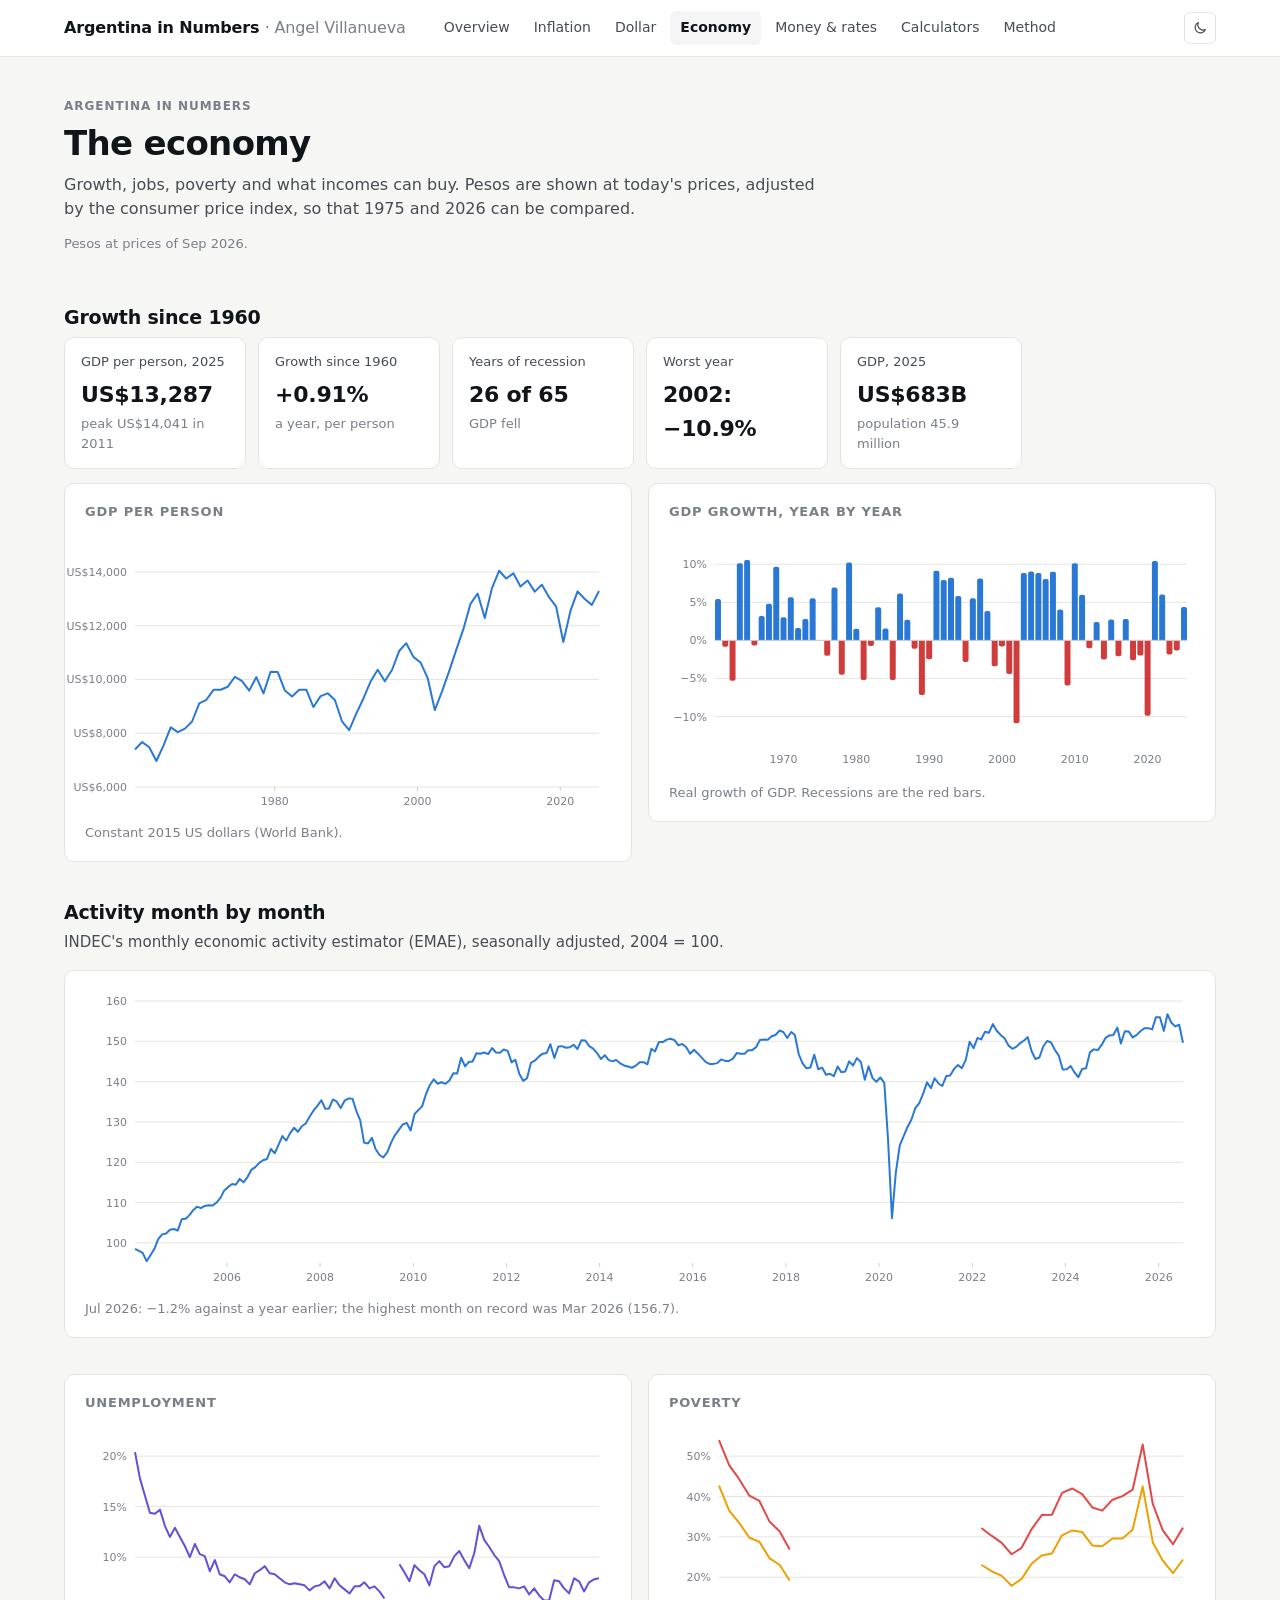
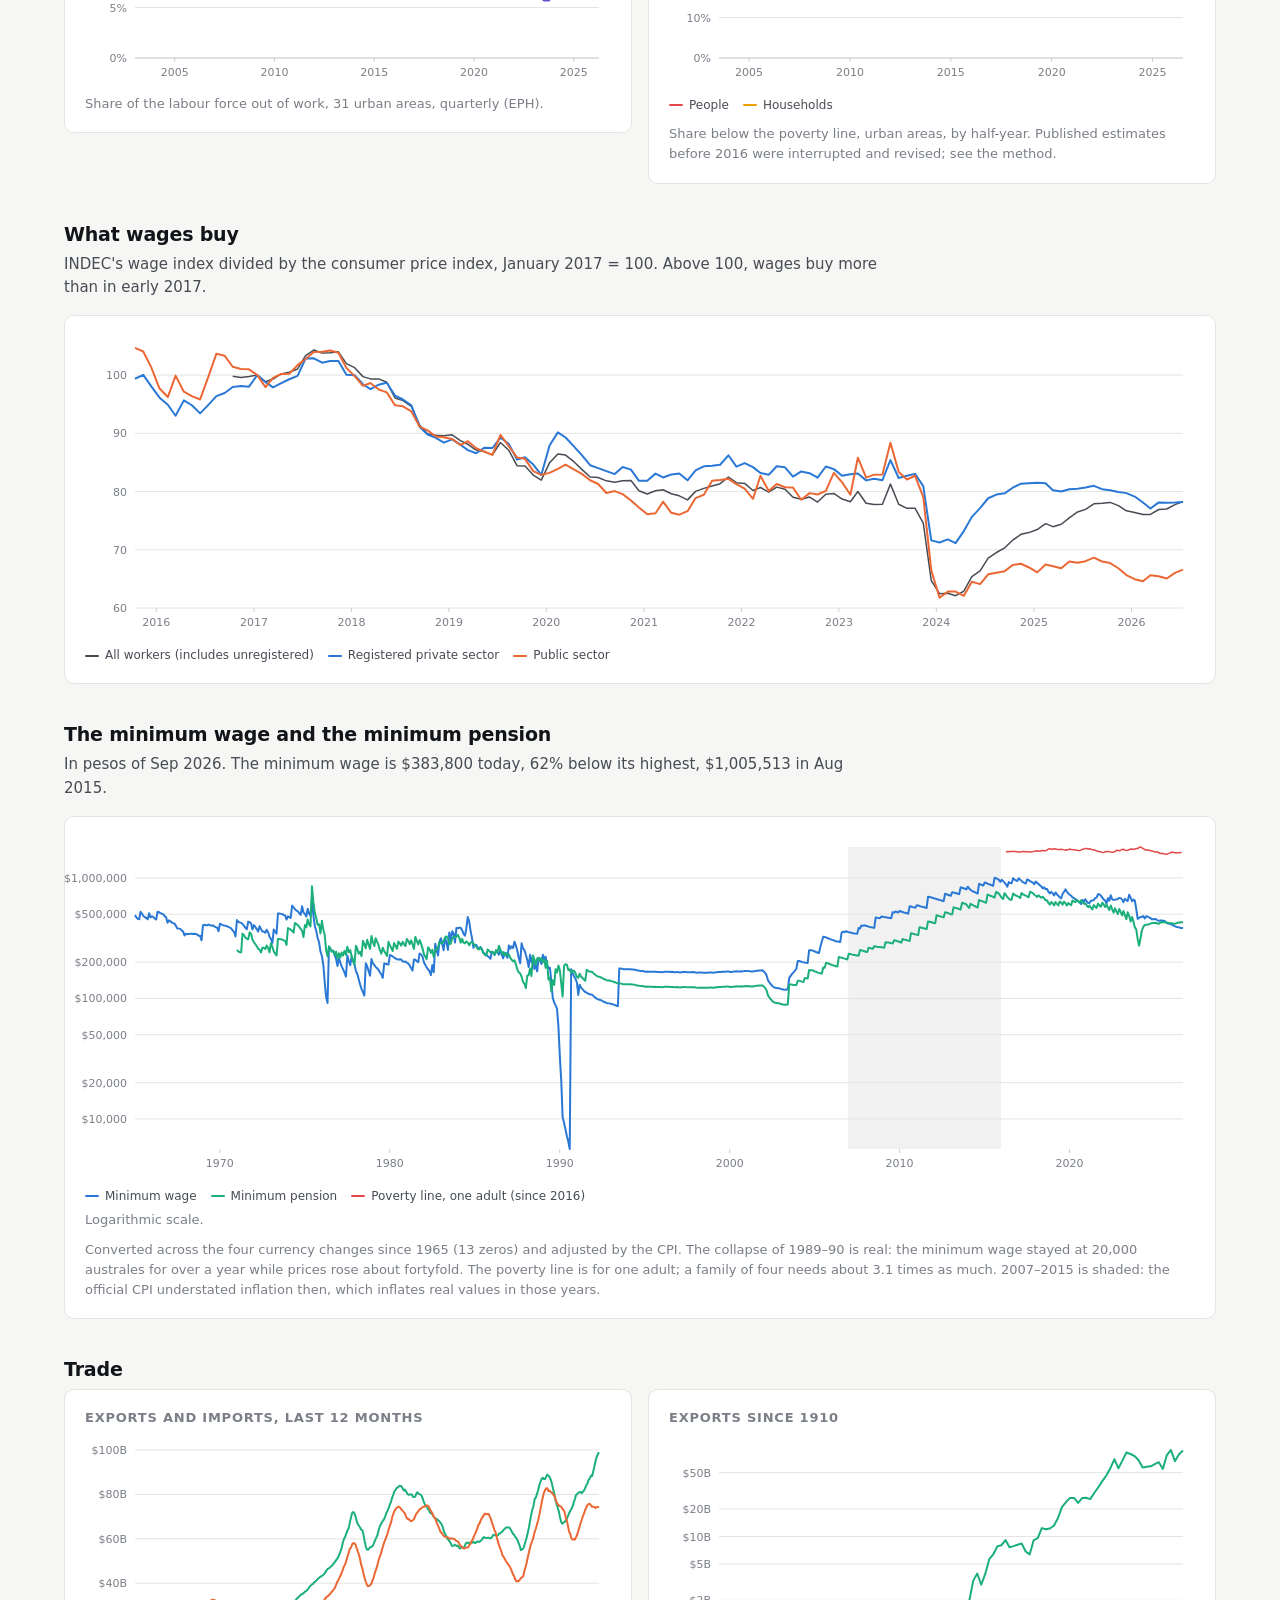
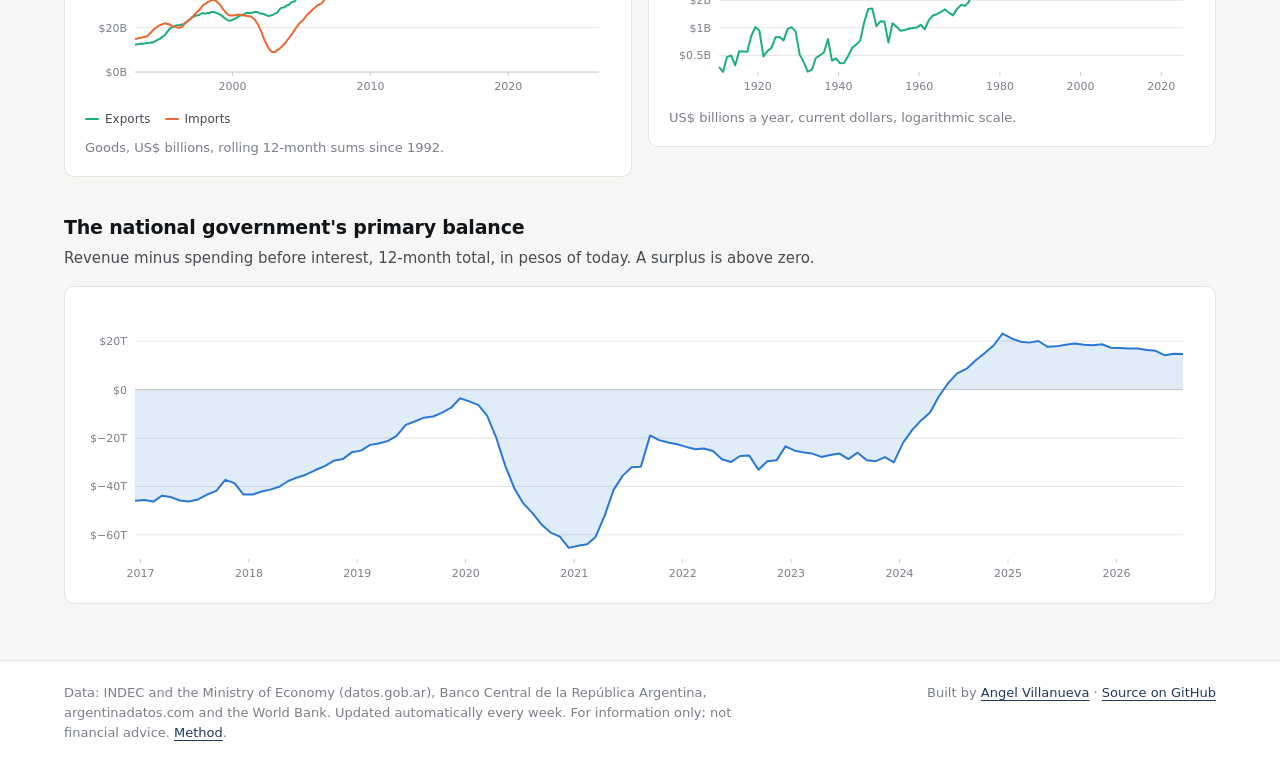
==== economy/index.html @ f4e5d983 "Add the economy page: GDP, activity, jobs, poverty, real wages, minimum wage since 1965, trade and t" ====
<!doctype html>
<html lang="en" data-root="..">
<head>
  <meta charset="utf-8">
  <meta name="viewport" content="width=device-width, initial-scale=1">
  <title>Economy · Argentina in Numbers</title>
  <meta name="description" content="Argentina's economy over time: GDP per capita and growth since 1960, monthly activity, unemployment, poverty, real wages, the minimum wage since 1965, pensions, trade since 1910 and the fiscal balance.">
  <link rel="icon" href="data:image/svg+xml,%3Csvg xmlns='http://www.w3.org/2000/svg' viewBox='0 0 64 64'%3E%3Crect width='64' height='64' rx='12' fill='%2374acdf'/%3E%3Crect y='21' width='64' height='22' fill='white'/%3E%3Ccircle cx='32' cy='32' r='6' fill='%23f6b40e'/%3E%3C/svg%3E">
  <link rel="stylesheet" href="../assets/theme.css">
</head>
<body>
  <main>
    <div class="wrap">
      <header class="page-head">
        <p class="eyebrow">Argentina in Numbers</p>
        <h1>The economy</h1>
        <p class="lede">Growth, jobs, poverty and what incomes can buy. Pesos are shown at today's prices, adjusted by the consumer price index, so that 1975 and 2026 can be compared.</p>
        <p class="updated" id="updated"></p>
      </header>

      <section class="block">
        <h2>Growth since 1960</h2>
        <div class="tiles" id="gdp-tiles"></div>
        <div class="grid-2" style="margin-top:14px">
          <div class="card"><h3>GDP per person</h3><div class="chart" id="gdppc"></div><p class="note">Constant 2015 US dollars (World Bank).</p></div>
          <div class="card"><h3>GDP growth, year by year</h3><div class="chart" id="growth"></div><p class="note">Real growth of GDP. Recessions are the red bars.</p></div>
        </div>
      </section>

      <section class="block">
        <h2>Activity month by month</h2>
        <p class="sub">INDEC's monthly economic activity estimator (EMAE), seasonally adjusted, 2004 = 100.</p>
        <div class="card"><div class="chart" id="emae"></div><p class="note" id="emae-note"></p></div>
      </section>

      <section class="block">
        <div class="grid-2">
          <div class="card"><h3>Unemployment</h3><div class="chart" id="unemp"></div><p class="note">Share of the labour force out of work, 31 urban areas, quarterly (EPH).</p></div>
          <div class="card"><h3>Poverty</h3><div class="chart" id="poverty"></div><div id="poverty-legend"></div><p class="note">Share below the poverty line, urban areas, by half-year. Published estimates before 2016 were interrupted and revised; see the method.</p></div>
        </div>
      </section>

      <section class="block">
        <h2>What wages buy</h2>
        <p class="sub">INDEC's wage index divided by the consumer price index, January 2017 = 100. Above 100, wages buy more than in early 2017.</p>
        <div class="card"><div class="chart" id="wages"></div><div id="wages-legend"></div></div>
      </section>

      <section class="block">
        <h2>The minimum wage and the minimum pension</h2>
        <p class="sub" id="min-sub"></p>
        <div class="card"><div class="chart" id="minwage"></div><div id="min-legend"></div>
          <p class="note">Converted across the four currency changes since 1965 (13 zeros) and adjusted by the CPI. The collapse of 1989–90 is real: the minimum wage stayed at 20,000 australes for over a year while prices rose about fortyfold. The poverty line is for one adult; a family of four needs about 3.1 times as much. 2007–2015 is shaded: the official CPI understated inflation then, which inflates real values in those years.</p></div>
      </section>

      <section class="block">
        <h2>Trade</h2>
        <div class="grid-2">
          <div class="card"><h3>Exports and imports, last 12 months</h3><div class="chart" id="trade"></div><div id="trade-legend"></div><p class="note">Goods, US$ billions, rolling 12-month sums since 1992.</p></div>
          <div class="card"><h3>Exports since 1910</h3><div class="chart" id="exports"></div><p class="note">US$ billions a year, current dollars, logarithmic scale.</p></div>
        </div>
      </section>

      <section class="block">
        <h2>The national government's primary balance</h2>
        <p class="sub">Revenue minus spending before interest, 12-month total, in pesos of today. A surplus is above zero.</p>
        <div class="card"><div class="chart" id="primary"></div></div>
      </section>
    </div>
  </main>

  <script src="../assets/vendor/d3.v7.9.0.min.js"></script>
  <script src="../assets/core.js"></script>
  <script src="../assets/ar.js"></script>
  <script src="../assets/pages/economy.js"></script>
</body>
</html>
---- assets/theme.css ----
/* World Atlas — shared styles (same system as Market History) */

:root {
  color-scheme: light;
  --bg: #f6f6f4;
  --surface: #ffffff;
  --ink: #111418;
  --ink-2: #474c54;
  --muted: #7a7f87;
  --line: #e4e4e0;
  --line-2: #cfcfc9;
  --accent: #1f3a5f;
  --accent-ink: #ffffff;
  --hover: rgba(17, 20, 24, 0.04);

  /* Returns: blue for gains, red for losses, three steps per side */
  --pos-1: #dbe8f8; --pos-2: #9ec5f4; --pos-3: #2a78d6;
  --neg-1: #f9dedb; --neg-2: #f0a59d; --neg-3: #d03b3b;
  --pos-ink: #1c5cab; --neg-ink: #b42f2f;
  --on-strong: #ffffff;
  --recession: rgba(17, 20, 24, 0.06);

  /* Categorical series, fixed order */
  --s1: #2a78d6; --s2: #eb6834; --s3: #1baf7a; --s4: #eda100;
  --s5: #e87ba4; --s6: #008300; --s7: #6250d6; --s8: #e34948;

  --sans: system-ui, -apple-system, "Segoe UI", Roboto, "Helvetica Neue", Arial, sans-serif;
}

@media (prefers-color-scheme: dark) {
  :root:not([data-theme="light"]) {
    color-scheme: dark;
    --bg: #0f1012;
    --surface: #17181b;
    --ink: #eeeeea;
    --ink-2: #c1c1ba;
    --muted: #8d8d87;
    --line: #2a2b2f;
    --line-2: #3a3b40;
    --accent: #8db4e8;
    --accent-ink: #0d1726;
    --hover: rgba(255, 255, 255, 0.05);
    --pos-1: #1d2d42; --pos-2: #255592; --pos-3: #3987e5;
    --neg-1: #3a2021; --neg-2: #8a3533; --neg-3: #e66767;
    --pos-ink: #7fb0ec; --neg-ink: #ee8a88;
    --on-strong: #0f1012;
    --recession: rgba(255, 255, 255, 0.06);
    --s1: #3987e5; --s2: #d95926; --s3: #199e70; --s4: #c98500;
    --s5: #d55181; --s6: #008300; --s7: #9085e9; --s8: #e66767;
  }
}
:root[data-theme="dark"] {
  color-scheme: dark;
  --bg: #0f1012;
  --surface: #17181b;
  --ink: #eeeeea;
  --ink-2: #c1c1ba;
  --muted: #8d8d87;
  --line: #2a2b2f;
  --line-2: #3a3b40;
  --accent: #8db4e8;
  --accent-ink: #0d1726;
  --hover: rgba(255, 255, 255, 0.05);
  --pos-1: #1d2d42; --pos-2: #255592; --pos-3: #3987e5;
  --neg-1: #3a2021; --neg-2: #8a3533; --neg-3: #e66767;
  --pos-ink: #7fb0ec; --neg-ink: #ee8a88;
  --on-strong: #0f1012;
  --recession: rgba(255, 255, 255, 0.06);
  --s1: #3987e5; --s2: #d95926; --s3: #199e70; --s4: #c98500;
  --s5: #d55181; --s6: #008300; --s7: #9085e9; --s8: #e66767;
}

* { box-sizing: border-box; }
html { -webkit-text-size-adjust: 100%; }
body {
  margin: 0;
  background: var(--bg);
  color: var(--ink);
  font: 15px/1.55 var(--sans);
  -webkit-font-smoothing: antialiased;
}
a { color: var(--accent); text-underline-offset: 3px; }
:focus-visible { outline: 2px solid var(--accent); outline-offset: 2px; border-radius: 3px; }
.wrap { max-width: 1200px; margin: 0 auto; padding: 0 24px; }
.num, table { font-variant-numeric: tabular-nums; }
.pos { color: var(--pos-ink); }
.neg { color: var(--neg-ink); }
.muted { color: var(--muted); }

/* ---------- header ---------- */
.topbar { background: var(--surface); border-bottom: 1px solid var(--line); }
.topbar-inner { display: flex; align-items: center; gap: 28px; height: 56px; }
.brand { color: var(--ink); text-decoration: none; font-weight: 650; letter-spacing: -0.01em; font-size: 16px; white-space: nowrap; }
.brand span { color: var(--muted); font-weight: 400; }
.nav { display: flex; gap: 4px; margin: 0 auto 0 0; padding: 0; list-style: none; overflow-x: auto; scrollbar-width: none; min-width: 0; }
.nav a {
  display: block; padding: 6px 10px; border-radius: 6px;
  color: var(--ink-2); text-decoration: none; font-size: 14px; white-space: nowrap;
}
.nav a:hover { background: var(--hover); color: var(--ink); }
.nav a[aria-current="page"] { color: var(--ink); font-weight: 600; background: var(--hover); }
.theme-toggle {
  flex-shrink: 0; width: 32px; height: 32px; border-radius: 6px; cursor: pointer;
  border: 1px solid var(--line); background: transparent; color: var(--ink-2);
  display: grid; place-items: center;
}
.theme-toggle svg { width: 16px; height: 16px; }

/* ---------- page head ---------- */
.page-head { padding: 40px 0 8px; }
.eyebrow { font-size: 12px; font-weight: 600; letter-spacing: 0.08em; text-transform: uppercase; color: var(--muted); margin: 0 0 8px; }
h1 { font-size: clamp(26px, 3.4vw, 34px); line-height: 1.15; font-weight: 650; letter-spacing: -0.02em; margin: 0 0 10px; }
.lede { max-width: 760px; color: var(--ink-2); font-size: 16px; margin: 0; }
.updated { color: var(--muted); font-size: 13px; margin-top: 12px; }

section.block { padding: 28px 0 8px; }
h2 { font-size: 19px; font-weight: 650; letter-spacing: -0.01em; margin: 0 0 4px; }
.sub { color: var(--ink-2); margin: 0 0 16px; max-width: 820px; }
h3 { font-size: 13px; font-weight: 600; letter-spacing: 0.06em; text-transform: uppercase; color: var(--muted); margin: 0 0 10px; }

.card {
  background: var(--surface); border: 1px solid var(--line); border-radius: 10px;
  padding: 18px 20px;
}
.card + .card { margin-top: 16px; }
.grid-2 { display: grid; grid-template-columns: 1fr 1fr; gap: 16px; }
.grid-3 { display: grid; grid-template-columns: repeat(3, 1fr); gap: 16px; }
.note { color: var(--muted); font-size: 13px; margin: 10px 0 0; }

/* ---------- controls ---------- */
.controls { display: flex; flex-wrap: wrap; align-items: center; gap: 10px 18px; margin: 0 0 14px; }
.control { display: flex; align-items: center; gap: 8px; font-size: 13px; color: var(--ink-2); }
.seg { display: inline-flex; border: 1px solid var(--line-2); border-radius: 7px; overflow: hidden; flex-wrap: wrap; }
.seg button {
  font: 500 13px var(--sans); padding: 5px 11px; border: 0; cursor: pointer;
  background: var(--surface); color: var(--ink-2); border-right: 1px solid var(--line);
}
.seg button:last-child { border-right: 0; }
.seg button:hover { background: var(--hover); }
.seg button[aria-pressed="true"] { background: var(--ink); color: var(--surface); }
select {
  font: 500 13px var(--sans); color: var(--ink); background: var(--surface);
  border: 1px solid var(--line-2); border-radius: 7px; padding: 5px 28px 5px 10px;
  appearance: none; cursor: pointer;
  background-image: linear-gradient(45deg, transparent 50%, var(--muted) 50%), linear-gradient(135deg, var(--muted) 50%, transparent 50%);
  background-position: calc(100% - 14px) 50%, calc(100% - 10px) 50%;
  background-size: 4px 4px; background-repeat: no-repeat;
}
.chips { display: flex; flex-wrap: wrap; gap: 6px; }
.chip {
  display: inline-flex; align-items: center; gap: 7px; cursor: pointer;
  font: 500 13px var(--sans); padding: 4px 10px; border-radius: 99px;
  border: 1px solid var(--line-2); background: var(--surface); color: var(--muted);
}
.chip i { width: 12px; height: 2px; border-radius: 1px; background: var(--line-2); }
.chip[aria-pressed="true"] { color: var(--ink); border-color: var(--ink-2); }
.chip:disabled { opacity: 0.4; cursor: not-allowed; }

/* ---------- stat tiles ---------- */
.tiles { display: grid; grid-template-columns: repeat(auto-fill, minmax(170px, 1fr)); gap: 12px; }
.tile { background: var(--surface); border: 1px solid var(--line); border-radius: 10px; padding: 14px 16px; }
.tile .label { font-size: 13px; color: var(--ink-2); margin: 0 0 6px; }
.tile .value { font-size: 22px; font-weight: 600; letter-spacing: -0.01em; }
.tile .delta { font-size: 13px; margin-top: 2px; }
.tile .delta span { color: var(--muted); }

/* ---------- tables ---------- */
.table-scroll { overflow-x: auto; -webkit-overflow-scrolling: touch; }
table.data { border-collapse: collapse; width: 100%; font-size: 13.5px; }
table.data th, table.data td { padding: 7px 10px; text-align: right; white-space: nowrap; border-bottom: 1px solid var(--line); }
table.data th:first-child, table.data td:first-child { text-align: left; }
table.data thead th { font-weight: 600; color: var(--muted); font-size: 12px; border-bottom: 1px solid var(--line-2); vertical-align: bottom; }
table.data thead th[data-sort] { cursor: pointer; user-select: none; }
table.data thead th[aria-sort="descending"]::after { content: " ↓"; }
table.data thead th[aria-sort="ascending"]::after { content: " ↑"; }
table.data tbody tr:hover { background: var(--hover); }
table.data tr.group-row td { background: var(--bg); font-size: 12px; font-weight: 600; color: var(--muted); letter-spacing: 0.04em; text-transform: uppercase; padding-top: 14px; }
.name-cell small { display: block; color: var(--muted); font-size: 12px; }

/* heatmap of returns */
table.heat { border-collapse: separate; border-spacing: 2px; font-size: 12px; }
table.heat th, table.heat td { padding: 0; height: 26px; min-width: 52px; text-align: center; white-space: nowrap; }
table.heat thead th { font-weight: 600; color: var(--muted); font-size: 11.5px; padding: 0 4px 4px; vertical-align: bottom; line-height: 1.2; white-space: normal; max-width: 72px; }
table.heat tbody th {
  position: sticky; left: 0; z-index: 1; background: var(--surface);
  text-align: left; font-weight: 600; padding: 0 10px 0 2px; min-width: 44px;
}
table.heat td { border-radius: 3px; cursor: default; }
table.heat td.empty { background: transparent; }
table.heat td:hover { outline: 1.5px solid var(--ink); outline-offset: -1px; }
table.heat tfoot th, table.heat tfoot td { font-size: 11.5px; color: var(--ink-2); padding-top: 6px; }
table.heat tfoot th { position: sticky; left: 0; background: var(--surface); text-align: left; }
.r-n3 { background: var(--neg-3); color: var(--on-strong); }
.r-n2 { background: var(--neg-2); color: var(--ink); }
.r-n1 { background: var(--neg-1); color: var(--ink); }
.r-p1 { background: var(--pos-1); color: var(--ink); }
.r-p2 { background: var(--pos-2); color: var(--ink); }
.r-p3 { background: var(--pos-3); color: var(--on-strong); }
.ytd-mark { font-weight: 400; color: var(--muted); }

.legend { display: flex; flex-wrap: wrap; align-items: center; gap: 4px 14px; font-size: 12px; color: var(--ink-2); margin: 12px 0 0; }
.legend .key { display: inline-flex; align-items: center; gap: 6px; }
.legend .sw { width: 14px; height: 10px; border-radius: 2px; display: inline-block; }
.legend .ln { width: 14px; height: 2px; border-radius: 1px; display: inline-block; }

/* ---------- charts ---------- */
.chart { position: relative; width: 100%; }
.chart svg { display: block; width: 100%; height: auto; overflow: visible; }
.chart text { font: 11px var(--sans); fill: var(--muted); font-variant-numeric: tabular-nums; }
.chart .grid line { stroke: var(--line); }
.chart .axis path { display: none; }
.chart .axis line { stroke: var(--line-2); }
.chart .baseline { stroke: var(--line-2); }
.chart .annot text { fill: var(--ink-2); font-size: 11px; }
.chart .annot line { stroke: var(--line-2); }
.chart .crosshair { stroke: var(--ink-2); stroke-width: 1; pointer-events: none; }
.tooltip {
  position: fixed; z-index: 50; pointer-events: none; min-width: 140px; max-width: 280px;
  background: var(--surface); color: var(--ink); border: 1px solid var(--line-2); border-radius: 8px;
  padding: 8px 10px; font-size: 12.5px; box-shadow: 0 6px 20px rgba(0, 0, 0, 0.12);
  font-variant-numeric: tabular-nums; opacity: 0; transition: opacity 0.08s;
}
.tooltip.show { opacity: 1; }
.tooltip .tt-title { color: var(--muted); font-size: 12px; margin-bottom: 4px; }
.tooltip .tt-row { display: flex; align-items: center; gap: 8px; }
.tooltip .tt-row i { width: 10px; height: 2px; border-radius: 1px; flex-shrink: 0; }
.tooltip .tt-row b { font-weight: 600; min-width: 56px; }
.tooltip .tt-row span { color: var(--ink-2); }

/* ---------- prose ---------- */
.prose { max-width: 760px; color: var(--ink-2); }
.prose p { margin: 0 0 12px; }
.prose strong { color: var(--ink); font-weight: 600; }
.links-grid { display: grid; grid-template-columns: repeat(auto-fill, minmax(260px, 1fr)); gap: 12px; }
.link-card { display: block; text-decoration: none; color: inherit; background: var(--surface); border: 1px solid var(--line); border-radius: 10px; padding: 16px 18px; }
.link-card:hover { border-color: var(--line-2); background: var(--hover); }
.link-card strong { display: block; color: var(--ink); font-weight: 600; margin-bottom: 4px; }
.link-card span { color: var(--ink-2); font-size: 14px; }

/* ---------- footer ---------- */
.footer { margin-top: 48px; border-top: 1px solid var(--line); background: var(--surface); }
.footer .wrap { padding-top: 22px; padding-bottom: 32px; color: var(--muted); font-size: 13px; display: flex; flex-wrap: wrap; gap: 8px 24px; justify-content: space-between; }
.footer p { margin: 0; max-width: 720px; }

@media (max-width: 860px) {
  .grid-2, .grid-3 { grid-template-columns: 1fr; }
}
@media (max-width: 640px) {
  .wrap { padding: 0 16px; }
  .topbar-inner { gap: 12px; }
  .brand span { display: none; }
  .page-head { padding-top: 28px; }
  .card { padding: 14px; }
}
@media (forced-colors: active) {
  table.heat td { border: 1px solid CanvasText; }
}

/* keep the row name visible while a wide table scrolls */
.table-scroll table.data th:first-child, .table-scroll table.data td:first-child { position: sticky; left: 0; background: var(--surface); z-index: 1; }
.table-scroll table.data tr.group-row td { background: var(--bg); }
.control { min-width: 0; max-width: 100%; }
.control select { min-width: 0; max-width: 100%; text-overflow: ellipsis; }
.grid-2 > *, .grid-3 > *, .multiples > * { min-width: 0; }

/* population pyramids: neutral tones, so sexes never look like a continent */
:root { --sex-m: #4f6478; --sex-f: #9fb0c2; }
@media (prefers-color-scheme: dark) { :root:not([data-theme="light"]) { --sex-m: #8ea3b8; --sex-f: #4c5d6e; } }
:root[data-theme="dark"] { --sex-m: #8ea3b8; --sex-f: #4c5d6e; }

/* ---------- Argentina in Numbers ---------- */
:root { --i-neg: #9ec5f4; --i-1: #f6efe0; --i-2: #f4d9a6; --i-3: #efb26c; --i-4: #e3803f; --i-5: #c9502a; --i-6: #8f2a1d; }
@media (prefers-color-scheme: dark) { :root:not([data-theme="light"]) { --i-neg: #255592; --i-1: #2e2a22; --i-2: #57452a; --i-3: #8a5a2a; --i-4: #b3632c; --i-5: #c9502a; --i-6: #e0644a; } }
:root[data-theme="dark"] { --i-neg: #255592; --i-1: #2e2a22; --i-2: #57452a; --i-3: #8a5a2a; --i-4: #b3632c; --i-5: #c9502a; --i-6: #e0644a; }
.i-neg { background: var(--i-neg); } .i-1 { background: var(--i-1); } .i-2 { background: var(--i-2); } .i-3 { background: var(--i-3); }
.i-4 { background: var(--i-4); color: #fff; } .i-5 { background: var(--i-5); color: #fff; } .i-6 { background: var(--i-6); color: #fff; }
.igrid-wrap { overflow-x: auto; }
table.igrid { border-collapse: separate; border-spacing: 3px; font-size: 12px; font-variant-numeric: tabular-nums; width: 100%; min-width: 520px; }
table.igrid th { font-weight: 600; color: var(--muted); font-size: 11.5px; padding: 0 4px; }
table.igrid tbody th { text-align: right; white-space: nowrap; }
table.igrid td { height: 30px; text-align: center; border-radius: 4px; cursor: default; }
table.igrid td.empty { background: transparent; }
table.igrid td.ytd { outline: 1.5px dashed var(--ink-2); outline-offset: -2px; }
table.igrid td[data-y]:hover { box-shadow: inset 0 0 0 2px var(--ink); }

.kpis { display: grid; grid-template-columns: repeat(auto-fill, minmax(210px, 1fr)); gap: 12px; }
.kpi { background: var(--surface); border: 1px solid var(--line); border-radius: 12px; padding: 14px 16px 12px; display: flex; flex-direction: column; gap: 2px; text-decoration: none; color: inherit; min-width: 0; }
a.kpi:hover { border-color: var(--line-2); }
.kpi .label { font-size: 12.5px; color: var(--ink-2); }
.kpi .value { font-size: 24px; font-weight: 650; letter-spacing: -0.015em; font-variant-numeric: tabular-nums; }
.kpi .sub { font-size: 12.5px; color: var(--muted); }
.kpi .spark { width: 100%; height: 30px; margin-top: 6px; display: block; }
.calc { display: grid; grid-template-columns: minmax(0, 320px) minmax(0, 1fr); gap: 16px; align-items: start; }
@media (max-width: 860px) { .calc { grid-template-columns: 1fr; } }
.form { display: grid; gap: 12px; }
.form label { display: grid; gap: 4px; font-size: 13px; color: var(--ink-2); }
.form input, .form select { font: 500 15px var(--sans); color: var(--ink); background: var(--surface); border: 1px solid var(--line-2); border-radius: 8px; padding: 8px 10px; width: 100%; min-width: 0; font-variant-numeric: tabular-nums; }
.big-answer { font-size: 30px; font-weight: 650; letter-spacing: -0.02em; font-variant-numeric: tabular-nums; margin: 2px 0 4px; }
.answer-note { color: var(--ink-2); font-size: 14px; margin: 0; }
.rank { display: grid; gap: 8px; margin-top: 12px; }
.rank-row { display: grid; grid-template-columns: minmax(120px, 190px) minmax(0, 1fr) auto; gap: 10px; align-items: center; font-size: 13.5px; }
.rank-row .bar { height: 12px; border-radius: 3px; background: var(--hover); position: relative; overflow: hidden; }
.rank-row .bar i { position: absolute; left: 0; top: 0; bottom: 0; border-radius: 3px; }
.rank-row b { font-variant-numeric: tabular-nums; text-align: right; white-space: nowrap; }
.rank-row small { display: block; color: var(--muted); font-weight: 400; font-size: 11.5px; }
@media (max-width: 560px) { .rank-row { grid-template-columns: 100px minmax(0, 1fr) auto; } }
.grid-2 > .card, .grid-2 > .kpi { margin: 0; }
.grid-2 { align-items: start; }
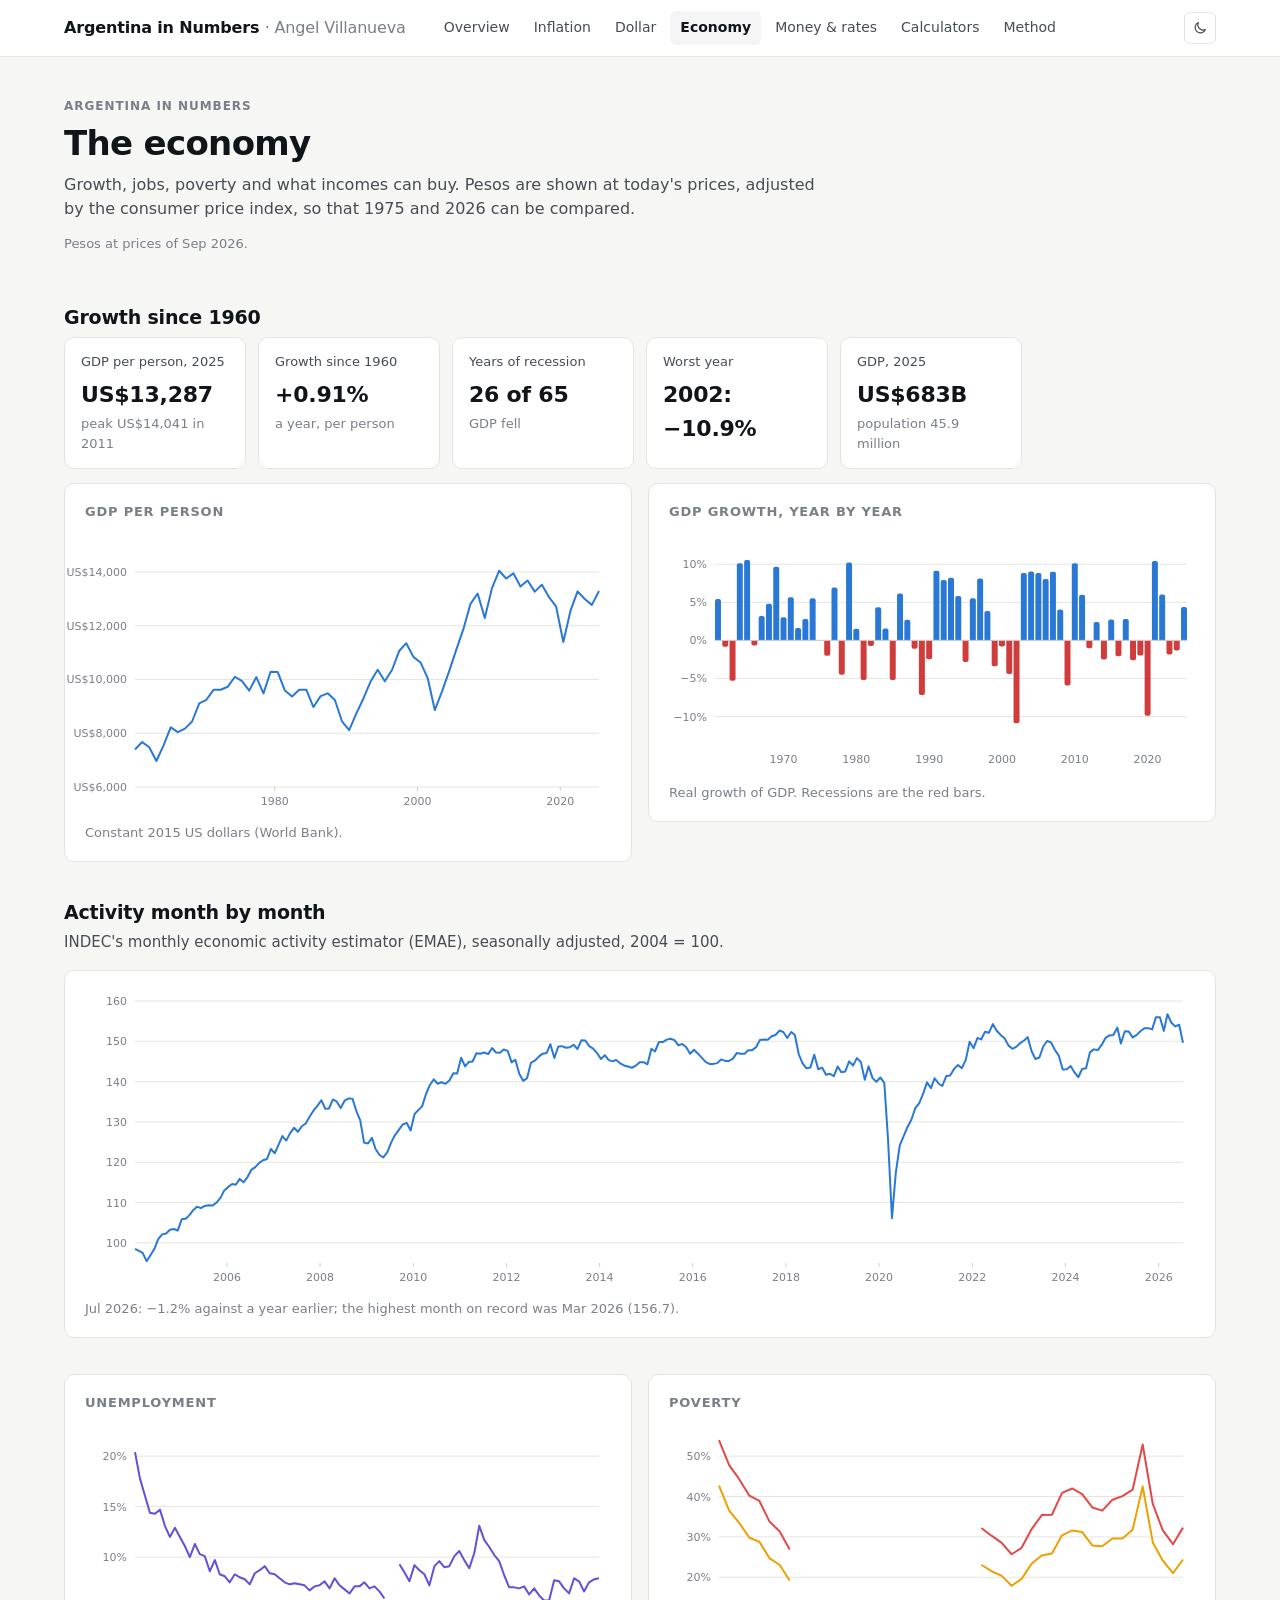
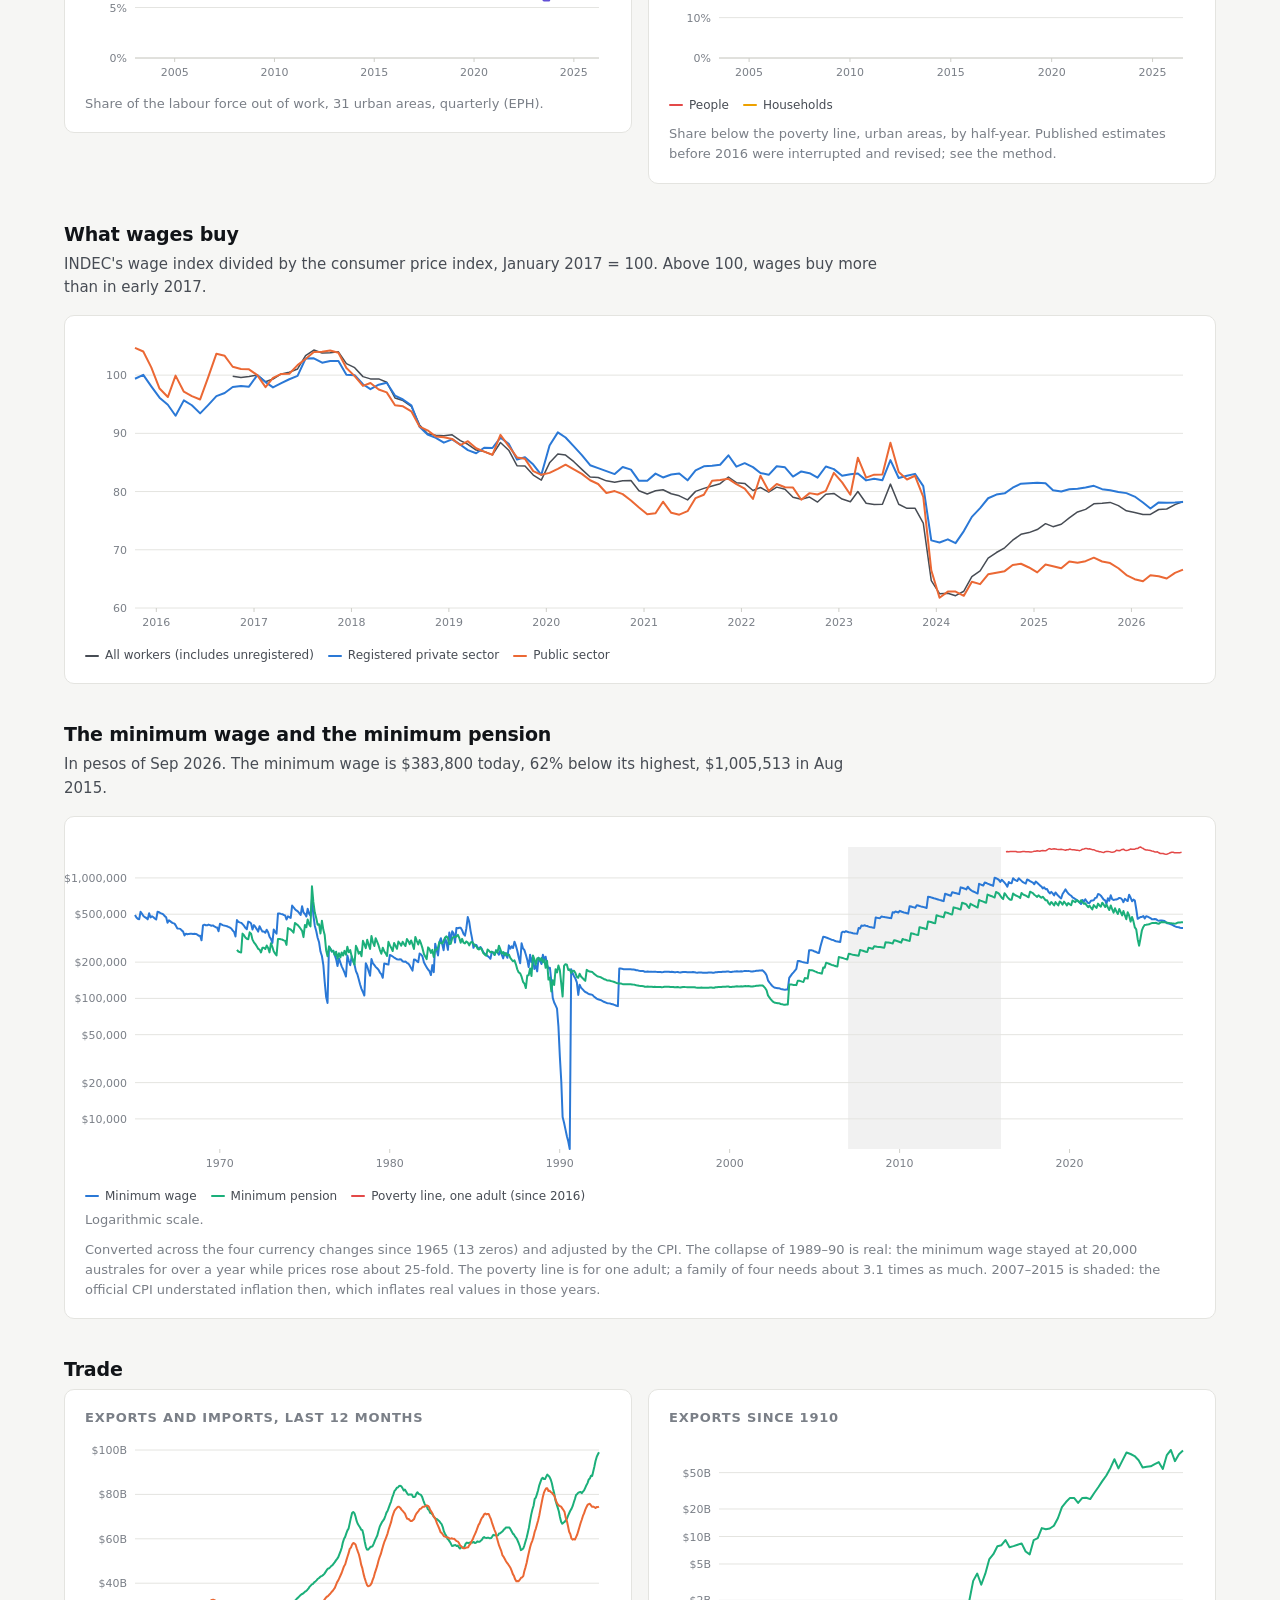
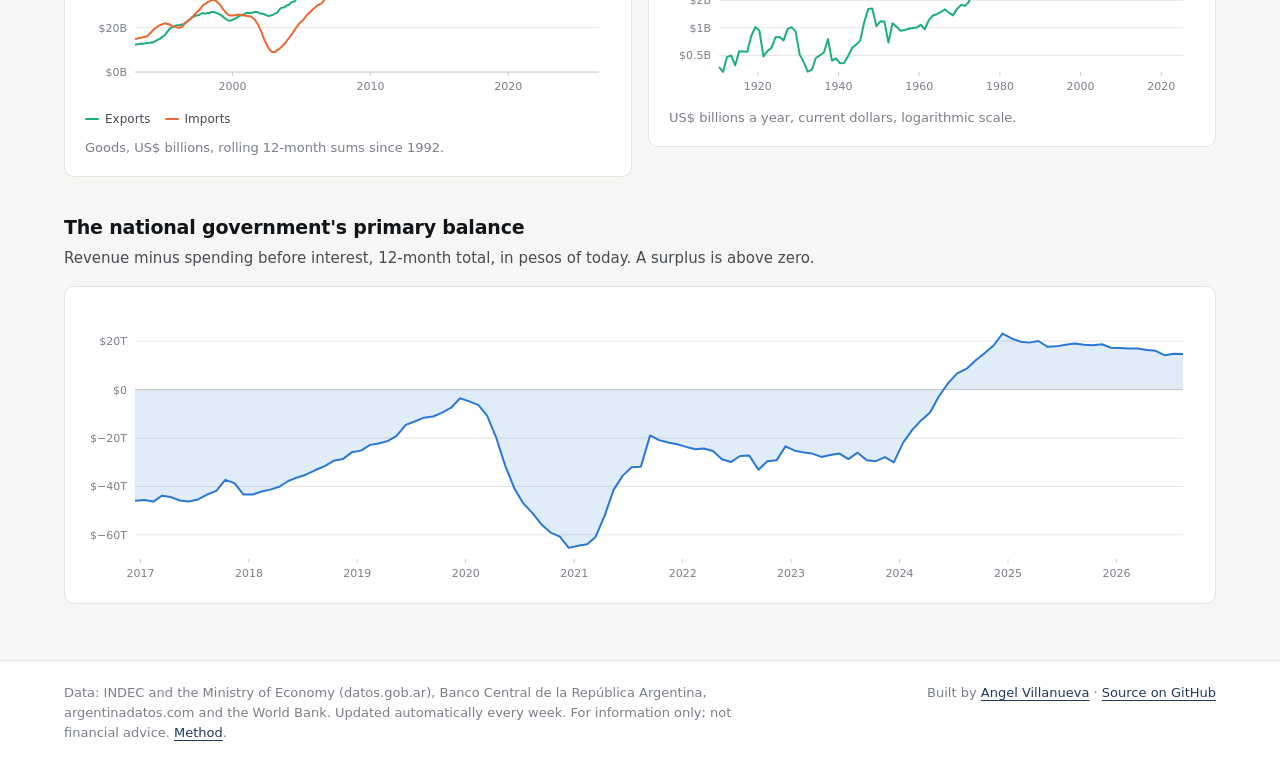
==== commit e0f6d662: "Correct the price rise during the 1989-90 minimum wage freeze Co-Authored-By: Claude Opus 5.5 <norep" ====
--- a/economy/index.html
+++ b/economy/index.html
@@ -50,7 +50,7 @@
         <h2>The minimum wage and the minimum pension</h2>
         <p class="sub" id="min-sub"></p>
         <div class="card"><div class="chart" id="minwage"></div><div id="min-legend"></div>
-          <p class="note">Converted across the four currency changes since 1965 (13 zeros) and adjusted by the CPI. The collapse of 1989–90 is real: the minimum wage stayed at 20,000 australes for over a year while prices rose about fortyfold. The poverty line is for one adult; a family of four needs about 3.1 times as much. 2007–2015 is shaded: the official CPI understated inflation then, which inflates real values in those years.</p></div>
+          <p class="note">Converted across the four currency changes since 1965 (13 zeros) and adjusted by the CPI. The collapse of 1989–90 is real: the minimum wage stayed at 20,000 australes for over a year while prices rose about 25-fold. The poverty line is for one adult; a family of four needs about 3.1 times as much. 2007–2015 is shaded: the official CPI understated inflation then, which inflates real values in those years.</p></div>
       </section>
 
       <section class="block">
